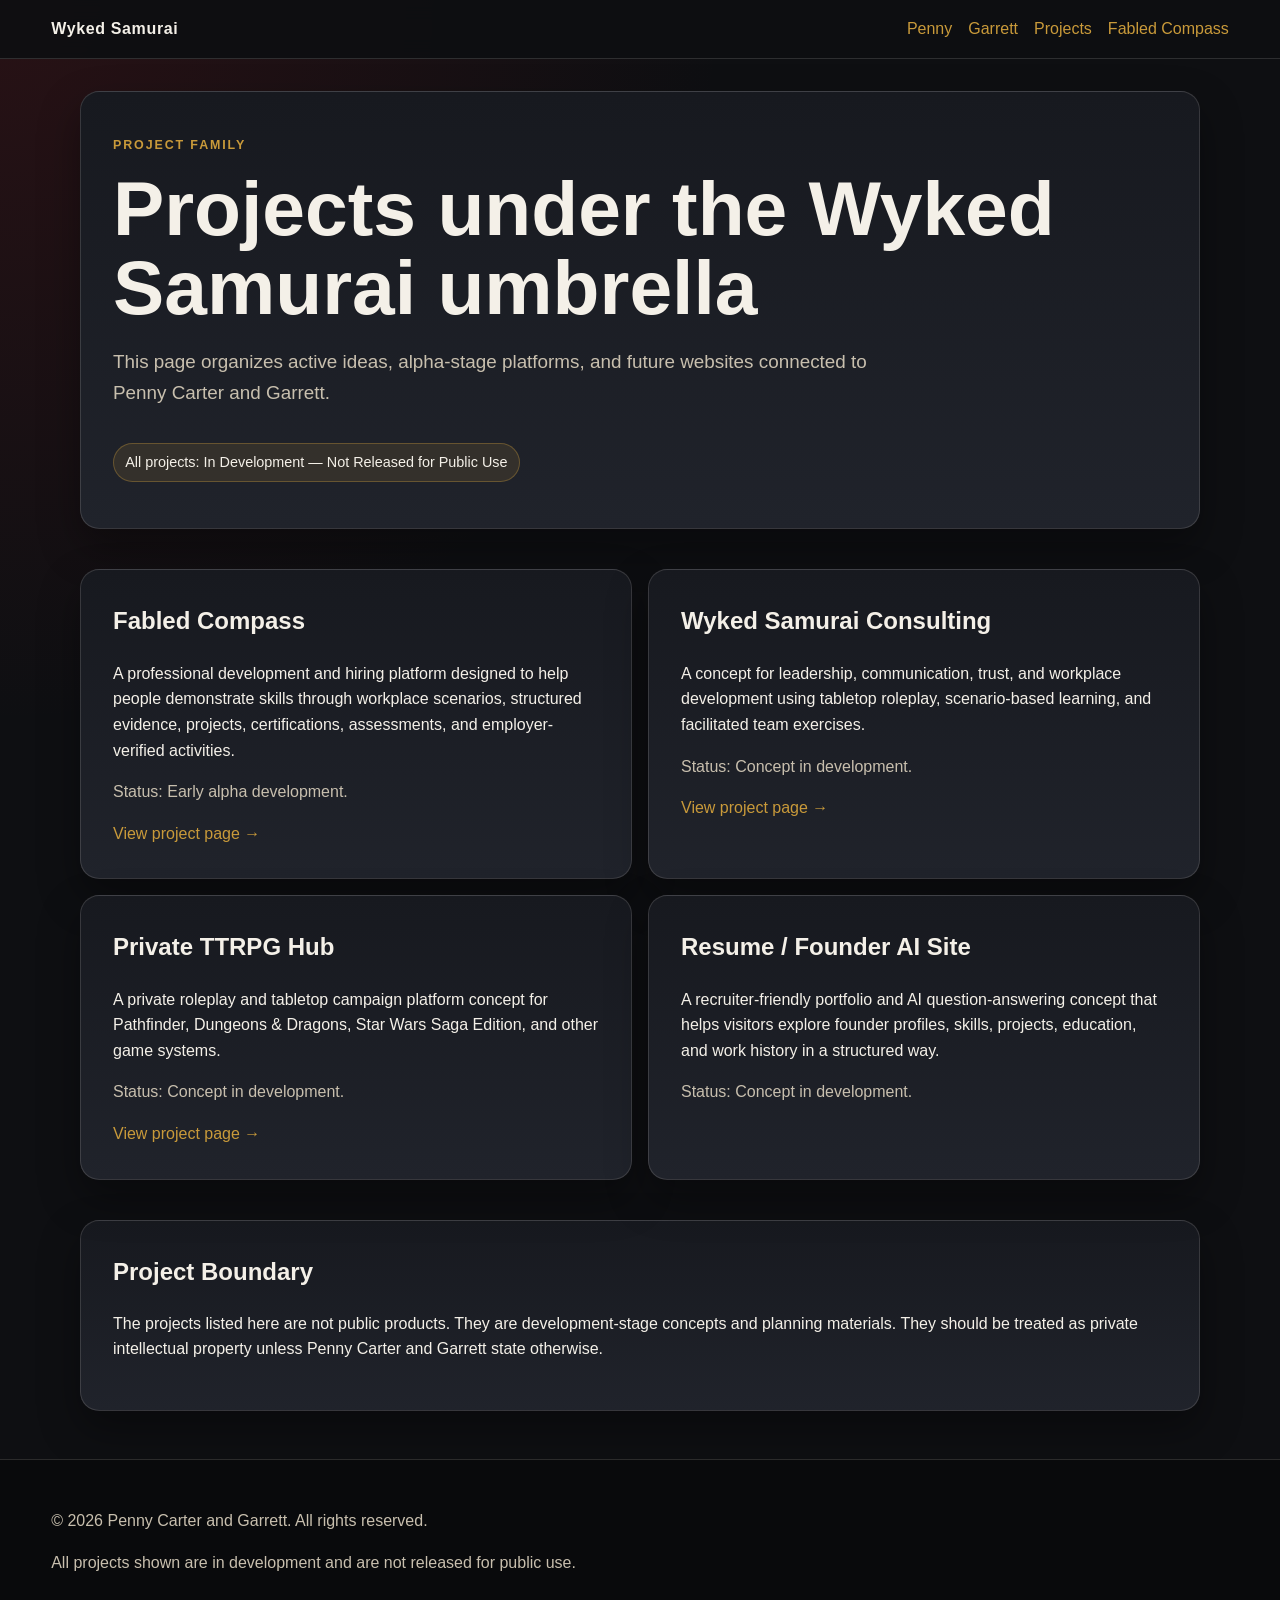
==== projects/index.html @ 1221b992 "Add projects overview page" ====
<!DOCTYPE html>
<html lang="en">
<head>
  <meta charset="UTF-8" />
  <meta name="viewport" content="width=device-width, initial-scale=1.0" />
  <title>Projects | Wyked Samurai</title>
  <link rel="stylesheet" href="../assets/styles.css" />
</head>
<body>
  <header class="site-header">
    <a class="brand" href="../index.html">Wyked Samurai</a>
    <nav>
      <a href="../founders/penny.html">Penny</a>
      <a href="../founders/garrett.html">Garrett</a>
      <a href="index.html">Projects</a>
      <a href="fabled-compass.html">Fabled Compass</a>
    </nav>
  </header>

  <main>
    <section class="page-title">
      <p class="eyebrow">Project Family</p>
      <h1>Projects under the Wyked Samurai umbrella</h1>
      <p class="lead">This page organizes active ideas, alpha-stage platforms, and future websites connected to Penny Carter and Garrett.</p>
      <p class="status-pill">All projects: In Development — Not Released for Public Use</p>
    </section>

    <section class="grid two">
      <article class="card">
        <h2>Fabled Compass</h2>
        <p>A professional development and hiring platform designed to help people demonstrate skills through workplace scenarios, structured evidence, projects, certifications, assessments, and employer-verified activities.</p>
        <p class="muted">Status: Early alpha development.</p>
        <a href="fabled-compass.html">View project page →</a>
      </article>
      <article class="card">
        <h2>Wyked Samurai Consulting</h2>
        <p>A concept for leadership, communication, trust, and workplace development using tabletop roleplay, scenario-based learning, and facilitated team exercises.</p>
        <p class="muted">Status: Concept in development.</p>
        <a href="consulting.html">View project page →</a>
      </article>
      <article class="card">
        <h2>Private TTRPG Hub</h2>
        <p>A private roleplay and tabletop campaign platform concept for Pathfinder, Dungeons & Dragons, Star Wars Saga Edition, and other game systems.</p>
        <p class="muted">Status: Concept in development.</p>
        <a href="ttrpg-hub.html">View project page →</a>
      </article>
      <article class="card">
        <h2>Resume / Founder AI Site</h2>
        <p>A recruiter-friendly portfolio and AI question-answering concept that helps visitors explore founder profiles, skills, projects, education, and work history in a structured way.</p>
        <p class="muted">Status: Concept in development.</p>
      </article>
    </section>

    <section class="ip-block">
      <h2>Project Boundary</h2>
      <p>The projects listed here are not public products. They are development-stage concepts and planning materials. They should be treated as private intellectual property unless Penny Carter and Garrett state otherwise.</p>
    </section>
  </main>

  <footer>
    <p>© 2026 Penny Carter and Garrett. All rights reserved.</p>
    <p>All projects shown are in development and are not released for public use.</p>
  </footer>
</body>
</html>
---- assets/styles.css ----
:root {
  --bg: #0e0f12;
  --panel: #17191f;
  --panel-soft: #20232b;
  --text: #f4f0e8;
  --muted: #c8bfae;
  --red: #9f1d24;
  --gold: #c99a3a;
  --line: rgba(244, 240, 232, 0.14);
  --shadow: rgba(0, 0, 0, 0.35);
}

* {
  box-sizing: border-box;
}

body {
  margin: 0;
  font-family: Arial, Helvetica, sans-serif;
  background: radial-gradient(circle at top left, rgba(159, 29, 36, 0.18), transparent 35%), var(--bg);
  color: var(--text);
  line-height: 1.6;
}

.site-header {
  display: flex;
  align-items: center;
  justify-content: space-between;
  gap: 1rem;
  padding: 1rem clamp(1rem, 4vw, 4rem);
  border-bottom: 1px solid var(--line);
  background: rgba(14, 15, 18, 0.92);
  position: sticky;
  top: 0;
  z-index: 10;
  backdrop-filter: blur(10px);
}

.brand {
  color: var(--text);
  font-weight: 800;
  text-decoration: none;
  letter-spacing: 0.04em;
}

nav {
  display: flex;
  gap: 1rem;
  flex-wrap: wrap;
}

nav a,
a {
  color: var(--gold);
  text-decoration: none;
}

nav a:hover,
a:hover {
  text-decoration: underline;
}

main {
  width: min(1120px, calc(100% - 2rem));
  margin: 0 auto;
}

.hero {
  padding: clamp(3rem, 9vw, 7rem) 0;
}

.hero h1,
.page-title h1 {
  max-width: 980px;
  font-size: clamp(2.4rem, 6vw, 5rem);
  line-height: 1.04;
  margin: 0.2rem 0 1.2rem;
}

.lead {
  max-width: 780px;
  color: var(--muted);
  font-size: 1.18rem;
}

.eyebrow {
  color: var(--gold);
  text-transform: uppercase;
  letter-spacing: 0.15em;
  font-size: 0.78rem;
  font-weight: 700;
}

.button-row {
  display: flex;
  flex-wrap: wrap;
  gap: 0.8rem;
  margin-top: 1.5rem;
}

.button {
  display: inline-block;
  padding: 0.75rem 1rem;
  border-radius: 999px;
  border: 1px solid var(--line);
  font-weight: 700;
}

.button.primary {
  background: var(--red);
  color: white;
  border-color: var(--red);
}

.button.secondary {
  background: transparent;
  color: var(--text);
}

.notice,
.status-pill {
  display: inline-block;
  margin-top: 1rem;
  padding: 0.45rem 0.7rem;
  background: rgba(201, 154, 58, 0.12);
  border: 1px solid rgba(201, 154, 58, 0.35);
  color: var(--text);
  border-radius: 999px;
  font-size: 0.9rem;
}

section {
  padding: 2.5rem 0;
}

.section-heading {
  margin-bottom: 1.2rem;
}

.section-heading h2,
.card h2,
.ip-block h2 {
  margin-top: 0;
}

.grid {
  display: grid;
  gap: 1rem;
}

.grid.two {
  grid-template-columns: repeat(2, minmax(0, 1fr));
}

.grid.three {
  grid-template-columns: repeat(3, minmax(0, 1fr));
}

.card,
.ip-block,
.page-title {
  background: linear-gradient(180deg, var(--panel), var(--panel-soft));
  border: 1px solid var(--line);
  border-radius: 1.2rem;
  padding: clamp(1.2rem, 3vw, 2rem);
  box-shadow: 0 18px 40px var(--shadow);
}

.card h3 {
  margin-top: 0;
}

.role,
.muted {
  color: var(--muted);
}

.profile-card {
  min-height: 260px;
}

.page-title {
  margin-top: 2rem;
}

.content-list {
  padding-left: 1.2rem;
}

.content-list li {
  margin-bottom: 0.45rem;
}

footer {
  margin-top: 3rem;
  padding: 2rem clamp(1rem, 4vw, 4rem);
  border-top: 1px solid var(--line);
  color: var(--muted);
  background: #090a0c;
}

@media (max-width: 760px) {
  .site-header {
    align-items: flex-start;
    flex-direction: column;
  }

  .grid.two,
  .grid.three {
    grid-template-columns: 1fr;
  }
}
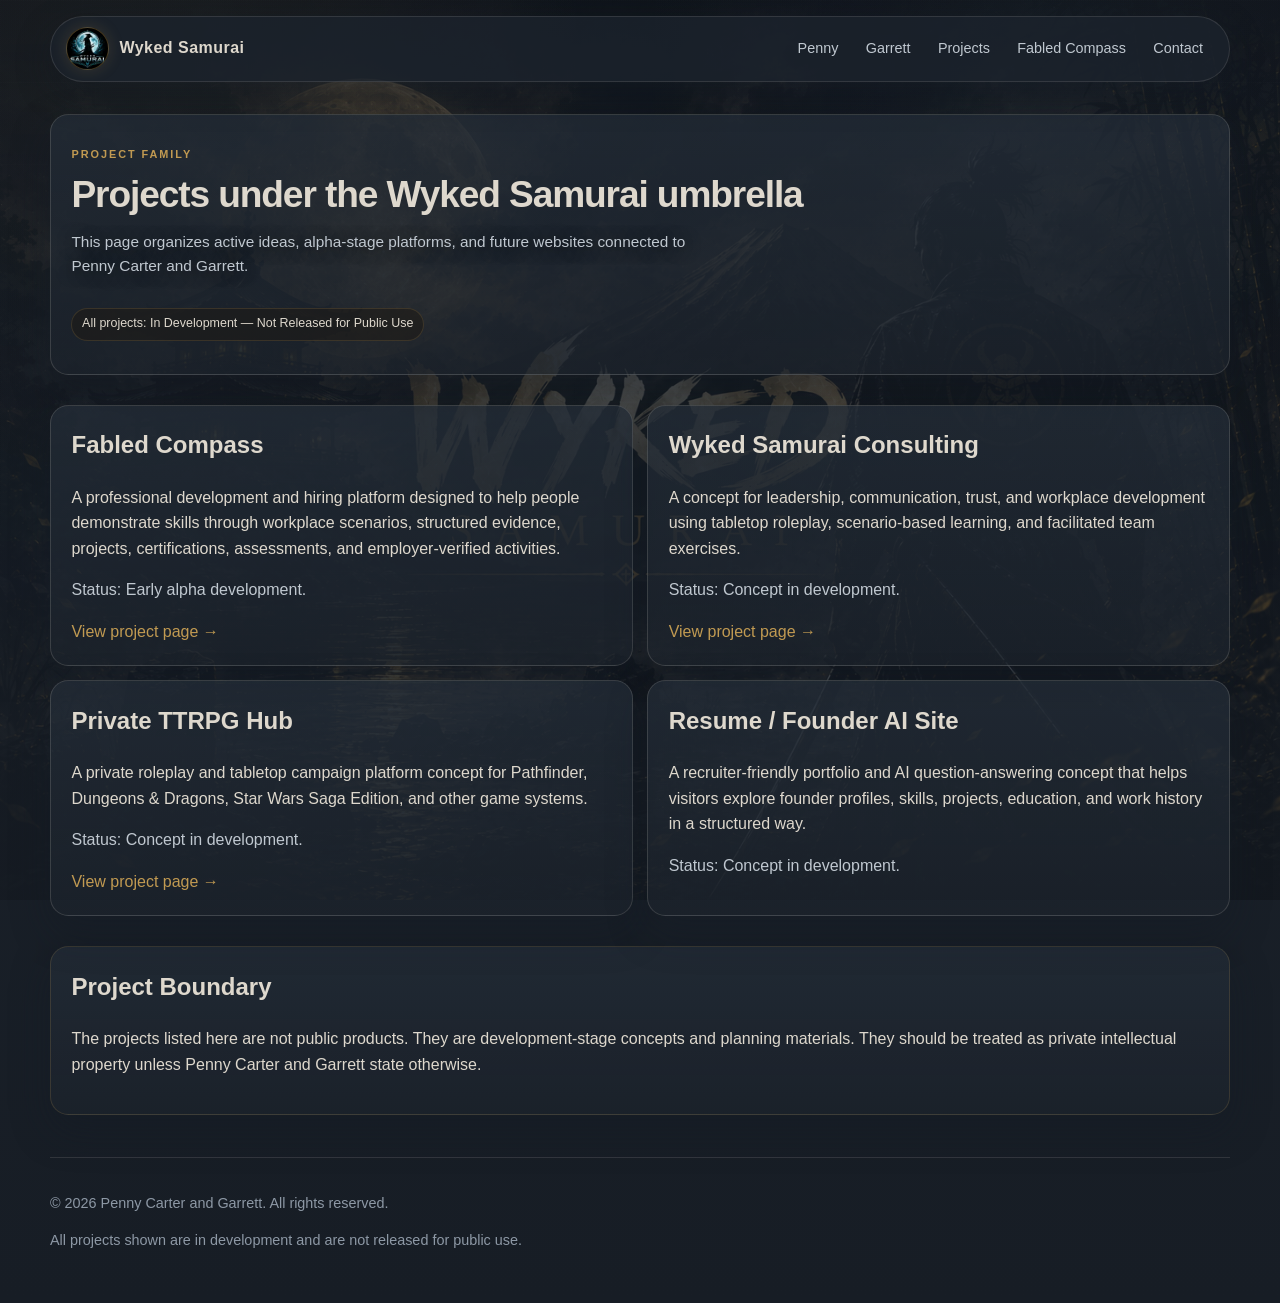
==== commit 66dc8434: "Add contact link to projects navigation" ====
--- a/projects/index.html
+++ b/projects/index.html
@@ -14,6 +14,7 @@
       <a href="../founders/garrett.html">Garrett</a>
       <a href="index.html">Projects</a>
       <a href="fabled-compass.html">Fabled Compass</a>
+      <a href="../contact.html">Contact</a>
     </nav>
   </header>
 
@@ -62,4 +63,4 @@
     <p>All projects shown are in development and are not released for public use.</p>
   </footer>
 </body>
-</html>
+</html>
--- a/assets/styles.css
+++ b/assets/styles.css
@@ -1,212 +1,2 @@
-:root {
-  --bg: #0e0f12;
-  --panel: #17191f;
-  --panel-soft: #20232b;
-  --text: #f4f0e8;
-  --muted: #c8bfae;
-  --red: #9f1d24;
-  --gold: #c99a3a;
-  --line: rgba(244, 240, 232, 0.14);
-  --shadow: rgba(0, 0, 0, 0.35);
-}
-
-* {
-  box-sizing: border-box;
-}
-
-body {
-  margin: 0;
-  font-family: Arial, Helvetica, sans-serif;
-  background: radial-gradient(circle at top left, rgba(159, 29, 36, 0.18), transparent 35%), var(--bg);
-  color: var(--text);
-  line-height: 1.6;
-}
-
-.site-header {
-  display: flex;
-  align-items: center;
-  justify-content: space-between;
-  gap: 1rem;
-  padding: 1rem clamp(1rem, 4vw, 4rem);
-  border-bottom: 1px solid var(--line);
-  background: rgba(14, 15, 18, 0.92);
-  position: sticky;
-  top: 0;
-  z-index: 10;
-  backdrop-filter: blur(10px);
-}
-
-.brand {
-  color: var(--text);
-  font-weight: 800;
-  text-decoration: none;
-  letter-spacing: 0.04em;
-}
-
-nav {
-  display: flex;
-  gap: 1rem;
-  flex-wrap: wrap;
-}
-
-nav a,
-a {
-  color: var(--gold);
-  text-decoration: none;
-}
-
-nav a:hover,
-a:hover {
-  text-decoration: underline;
-}
-
-main {
-  width: min(1120px, calc(100% - 2rem));
-  margin: 0 auto;
-}
-
-.hero {
-  padding: clamp(3rem, 9vw, 7rem) 0;
-}
-
-.hero h1,
-.page-title h1 {
-  max-width: 980px;
-  font-size: clamp(2.4rem, 6vw, 5rem);
-  line-height: 1.04;
-  margin: 0.2rem 0 1.2rem;
-}
-
-.lead {
-  max-width: 780px;
-  color: var(--muted);
-  font-size: 1.18rem;
-}
-
-.eyebrow {
-  color: var(--gold);
-  text-transform: uppercase;
-  letter-spacing: 0.15em;
-  font-size: 0.78rem;
-  font-weight: 700;
-}
-
-.button-row {
-  display: flex;
-  flex-wrap: wrap;
-  gap: 0.8rem;
-  margin-top: 1.5rem;
-}
-
-.button {
-  display: inline-block;
-  padding: 0.75rem 1rem;
-  border-radius: 999px;
-  border: 1px solid var(--line);
-  font-weight: 700;
-}
-
-.button.primary {
-  background: var(--red);
-  color: white;
-  border-color: var(--red);
-}
-
-.button.secondary {
-  background: transparent;
-  color: var(--text);
-}
-
-.notice,
-.status-pill {
-  display: inline-block;
-  margin-top: 1rem;
-  padding: 0.45rem 0.7rem;
-  background: rgba(201, 154, 58, 0.12);
-  border: 1px solid rgba(201, 154, 58, 0.35);
-  color: var(--text);
-  border-radius: 999px;
-  font-size: 0.9rem;
-}
-
-section {
-  padding: 2.5rem 0;
-}
-
-.section-heading {
-  margin-bottom: 1.2rem;
-}
-
-.section-heading h2,
-.card h2,
-.ip-block h2 {
-  margin-top: 0;
-}
-
-.grid {
-  display: grid;
-  gap: 1rem;
-}
-
-.grid.two {
-  grid-template-columns: repeat(2, minmax(0, 1fr));
-}
-
-.grid.three {
-  grid-template-columns: repeat(3, minmax(0, 1fr));
-}
-
-.card,
-.ip-block,
-.page-title {
-  background: linear-gradient(180deg, var(--panel), var(--panel-soft));
-  border: 1px solid var(--line);
-  border-radius: 1.2rem;
-  padding: clamp(1.2rem, 3vw, 2rem);
-  box-shadow: 0 18px 40px var(--shadow);
-}
-
-.card h3 {
-  margin-top: 0;
-}
-
-.role,
-.muted {
-  color: var(--muted);
-}
-
-.profile-card {
-  min-height: 260px;
-}
-
-.page-title {
-  margin-top: 2rem;
-}
-
-.content-list {
-  padding-left: 1.2rem;
-}
-
-.content-list li {
-  margin-bottom: 0.45rem;
-}
-
-footer {
-  margin-top: 3rem;
-  padding: 2rem clamp(1rem, 4vw, 4rem);
-  border-top: 1px solid var(--line);
-  color: var(--muted);
-  background: #090a0c;
-}
-
-@media (max-width: 760px) {
-  .site-header {
-    align-items: flex-start;
-    flex-direction: column;
-  }
-
-  .grid.two,
-  .grid.three {
-    grid-template-columns: 1fr;
-  }
-}
+@import url("styles-crisp.css");
+@import url("background-visible.css");
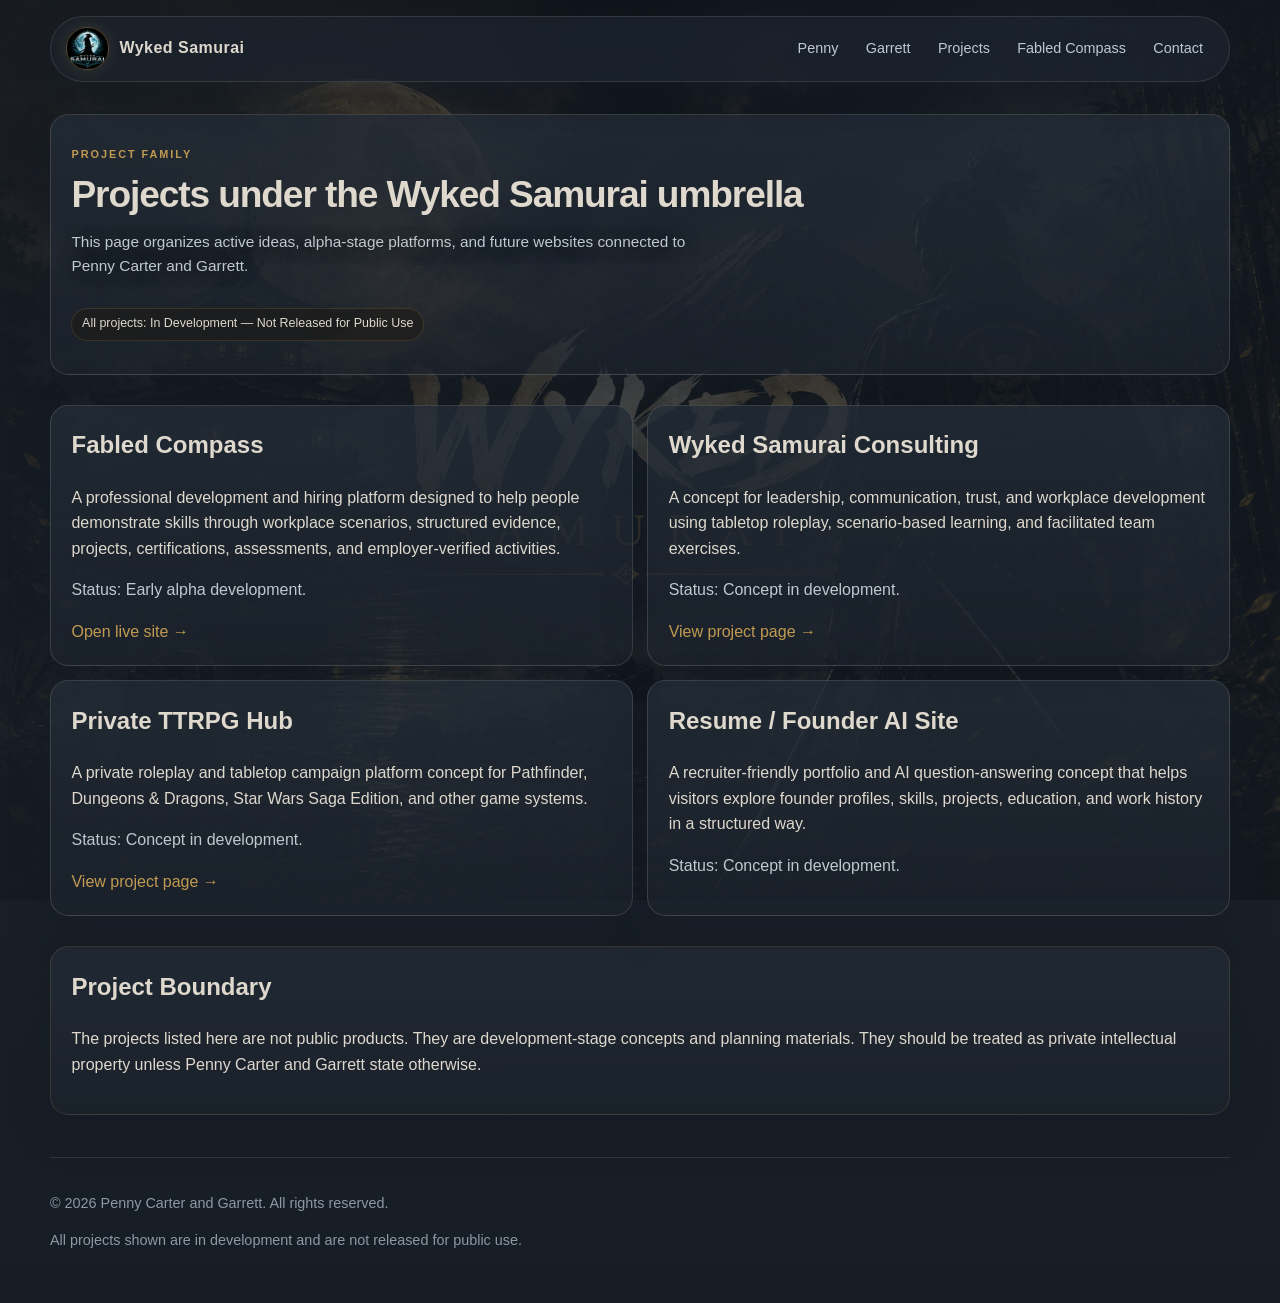
==== commit 1338a448: "Point project Fabled Compass links to live site" ====
--- a/projects/index.html
+++ b/projects/index.html
@@ -13,7 +13,7 @@
       <a href="../founders/penny.html">Penny</a>
       <a href="../founders/garrett.html">Garrett</a>
       <a href="index.html">Projects</a>
-      <a href="fabled-compass.html">Fabled Compass</a>
+      <a href="https://fabled-compass.vercel.app/">Fabled Compass</a>
       <a href="../contact.html">Contact</a>
     </nav>
   </header>
@@ -31,7 +31,7 @@
         <h2>Fabled Compass</h2>
         <p>A professional development and hiring platform designed to help people demonstrate skills through workplace scenarios, structured evidence, projects, certifications, assessments, and employer-verified activities.</p>
         <p class="muted">Status: Early alpha development.</p>
-        <a href="fabled-compass.html">View project page →</a>
+        <a href="https://fabled-compass.vercel.app/">Open live site →</a>
       </article>
       <article class="card">
         <h2>Wyked Samurai Consulting</h2>
@@ -63,4 +63,4 @@
     <p>All projects shown are in development and are not released for public use.</p>
   </footer>
 </body>
-</html>+</html>
